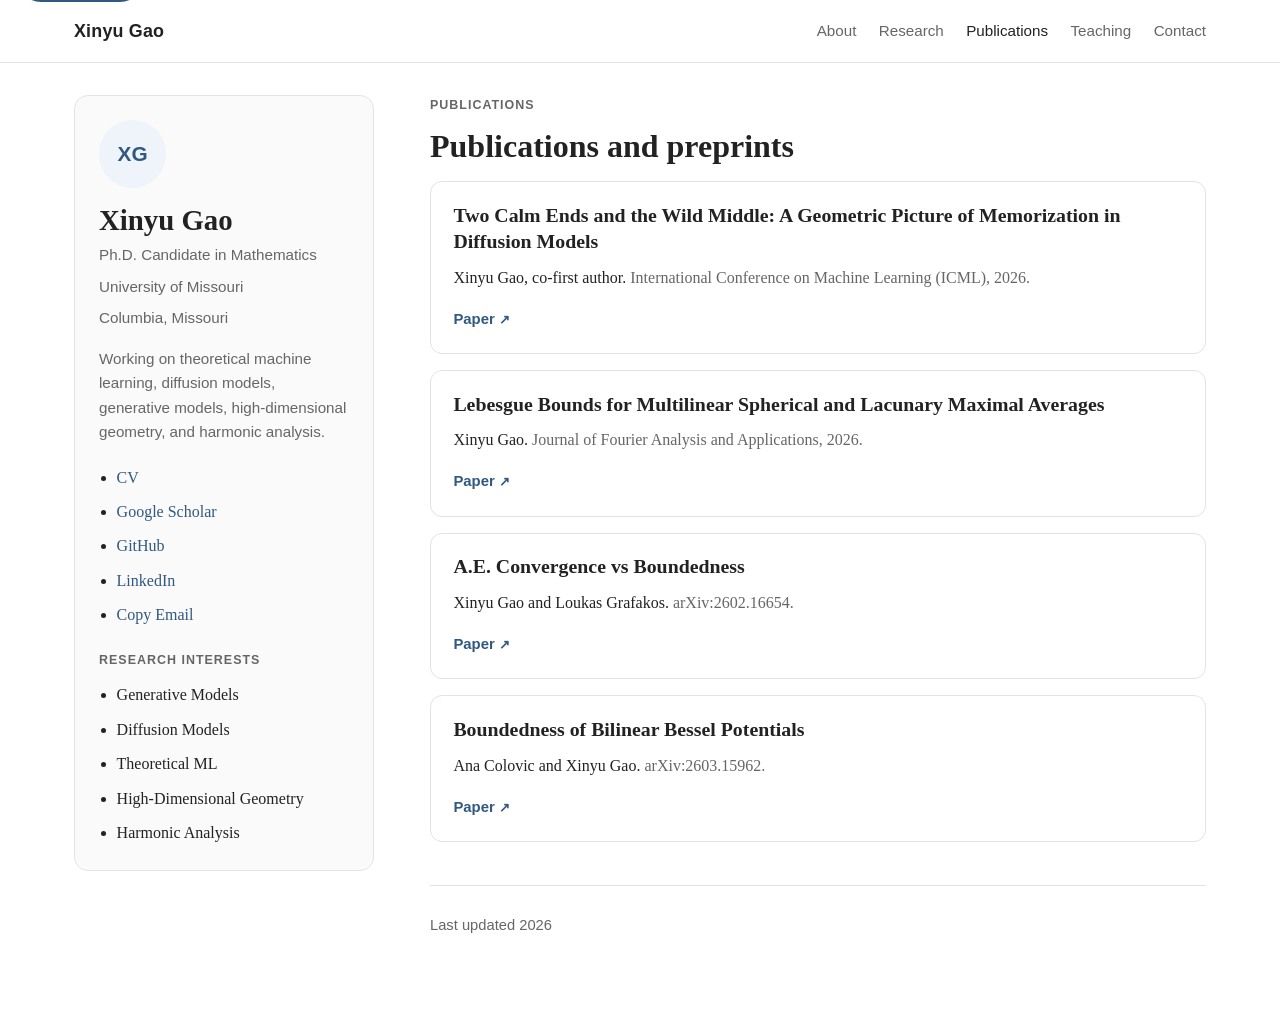
==== publications.html @ 5901ed1a "Initial website" ====
<!DOCTYPE html>
<html lang="en">
  <head>
    <meta charset="UTF-8" />
    <meta name="viewport" content="width=device-width, initial-scale=1.0" />
    <title>Publications | Xinyu Gao</title>
    <meta
      name="description"
      content="Publications and preprints by Xinyu Gao in machine learning theory, diffusion models, and harmonic analysis."
    />
    <meta name="author" content="Xinyu Gao" />
    <meta name="robots" content="index, follow" />
    <meta name="theme-color" content="#ffffff" />
    <link rel="canonical" href="https://xinyugao233.github.io/publications.html" />
    <meta property="og:title" content="Publications | Xinyu Gao" />
    <meta
      property="og:description"
      content="Publications and preprints by Xinyu Gao in machine learning theory, diffusion models, and harmonic analysis."
    />
    <meta property="og:type" content="website" />
    <meta property="og:url" content="https://xinyugao233.github.io/publications.html" />
    <meta property="og:site_name" content="Xinyu Gao" />
    <meta name="twitter:card" content="summary_large_image" />
    <meta name="twitter:title" content="Publications | Xinyu Gao" />
    <meta
      name="twitter:description"
      content="Publications and preprints by Xinyu Gao in machine learning theory, diffusion models, and harmonic analysis."
    />
    <link rel="stylesheet" href="styles.css" />
    <script src="script.js" defer></script>
  </head>
  <body>
    <a class="skip-link" href="#main-content">Skip to content</a>

    <header class="masthead">
      <div class="masthead-inner">
        <a class="site-title" href="index.html">Xinyu Gao</a>
        <button
          class="nav-toggle"
          type="button"
          aria-expanded="false"
          aria-controls="site-menu"
          aria-label="Toggle navigation"
        >
          <span></span>
          <span></span>
          <span></span>
        </button>
        <nav class="nav-links" id="site-menu" aria-label="Primary">
          <a href="index.html">About</a>
          <a href="research.html">Research</a>
          <a href="publications.html" aria-current="page">Publications</a>
          <a href="teaching.html">Teaching</a>
          <a href="contact.html">Contact</a>
        </nav>
      </div>
    </header>

    <div class="page">
      <aside class="sidebar">
        <div class="profile-card">
          <div class="profile-avatar" aria-hidden="true">XG</div>
          <h1>Xinyu Gao</h1>
          <p class="profile-role">Ph.D. Candidate in Mathematics</p>
          <p class="profile-affiliation">
            <a href="https://missouri.edu/" rel="noreferrer" target="_blank">University of Missouri</a>
          </p>
          <p class="profile-location">Columbia, Missouri</p>
          <p class="profile-bio">
            Working on theoretical machine learning, diffusion models, generative
            models, high-dimensional geometry, and harmonic analysis.
          </p>
          <ul class="profile-links">
            <li><a href="./assets/Xinyu_Gao_CV.pdf">CV</a></li>
            <li><a href="https://scholar.google.com/citations?user=dz3f7f4AAAAJ&hl=en" rel="noreferrer" target="_blank">Google Scholar</a></li>
            <li><a href="https://github.com/xinyugao233" rel="noreferrer" target="_blank">GitHub</a></li>
            <li><a href="https://www.linkedin.com/in/xinyu-g-186387254/" rel="noreferrer" target="_blank">LinkedIn</a></li>
            <li class="copy-email-row">
              <button class="copy-email-button" type="button" data-copy-email="xinyugao233@gmail.com">Copy Email</button>
              <span class="copy-email-status" aria-live="polite"></span>
            </li>
          </ul>
          <div class="profile-topics">
            <p class="sidebar-label">Research Interests</p>
            <ul>
              <li>Generative Models</li>
              <li>Diffusion Models</li>
              <li>Theoretical ML</li>
              <li>High-Dimensional Geometry</li>
              <li>Harmonic Analysis</li>
            </ul>
          </div>
        </div>
      </aside>

      <main class="content" id="main-content">
        <section class="section">
          <p class="section-label">Publications</p>
          <h2>Publications and preprints</h2>

          <div class="publication-list">
            <article class="publication-item">
              <h3>Two Calm Ends and the Wild Middle: A Geometric Picture of Memorization in Diffusion Models</h3>
              <p>
                Xinyu Gao, co-first author.
                <span>International Conference on Machine Learning (ICML), 2026.</span>
              </p>
              <div class="inline-links">
                <a href="https://openreview.net/forum?id=GpmvWQU9Zq&noteId=de2UPF2qty" rel="noreferrer" target="_blank">Paper</a>
              </div>
            </article>

            <article class="publication-item">
              <h3>Lebesgue Bounds for Multilinear Spherical and Lacunary Maximal Averages</h3>
              <p>
                Xinyu Gao.
                <span>Journal of Fourier Analysis and Applications, 2026.</span>
              </p>
              <div class="inline-links">
                <a href="https://arxiv.org/abs/2411.11255" rel="noreferrer" target="_blank">Paper</a>
              </div>
            </article>

            <article class="publication-item">
              <h3>A.E. Convergence vs Boundedness</h3>
              <p>
                Xinyu Gao and Loukas Grafakos.
                <span>arXiv:2602.16654.</span>
              </p>
              <div class="inline-links">
                <a href="https://arxiv.org/abs/2602.16654" rel="noreferrer" target="_blank">Paper</a>
              </div>
            </article>

            <article class="publication-item">
              <h3>Boundedness of Bilinear Bessel Potentials</h3>
              <p>
                Ana Colovic and Xinyu Gao.
                <span>arXiv:2603.15962.</span>
              </p>
              <div class="inline-links">
                <a href="https://arxiv.org/abs/2603.15962" rel="noreferrer" target="_blank">Paper</a>
              </div>
            </article>
          </div>
        </section>

        <footer class="page-footer">
          <p>Last updated 2026</p>
        </footer>
      </main>
    </div>
  </body>
</html>
---- styles.css ----
:root {
  --background: #ffffff;
  --background-soft: #fafafa;
  --surface: #ffffff;
  --border: #e3e3e3;
  --border-strong: #d1d1d1;
  --text: #222222;
  --muted: #666666;
  --accent: #305880;
  --accent-soft: #eef4fa;
  --shadow: 0 10px 30px rgba(0, 0, 0, 0.05);
  --max-width: 1180px;
}

html {
  scroll-behavior: smooth;
}

*,
*::before,
*::after {
  box-sizing: border-box;
}

body {
  margin: 0;
  min-width: 320px;
  background: var(--background);
  color: var(--text);
  font-family: Georgia, "Times New Roman", serif;
  line-height: 1.7;
}

a {
  color: var(--accent);
  text-decoration: none;
}

a:hover {
  text-decoration: underline;
}

.skip-link {
  position: absolute;
  top: -3rem;
  left: 1rem;
  z-index: 100;
  padding: 0.7rem 1rem;
  border-radius: 999px;
  background: var(--accent);
  color: #ffffff;
}

.skip-link:focus {
  top: 1rem;
}

.masthead {
  position: sticky;
  top: 0;
  z-index: 20;
  background: rgba(255, 255, 255, 0.96);
  border-bottom: 1px solid var(--border);
  backdrop-filter: blur(8px);
}

.masthead-inner {
  display: flex;
  align-items: center;
  justify-content: space-between;
  gap: 1.5rem;
  max-width: var(--max-width);
  margin: 0 auto;
  padding: 1rem 1.5rem;
}

.site-title {
  color: var(--text);
  font-family: "Helvetica Neue", Helvetica, Arial, sans-serif;
  font-size: 1.12rem;
  font-weight: 600;
  letter-spacing: 0.01em;
}

.nav-links {
  display: flex;
  align-items: center;
  gap: 1.4rem;
  font-family: "Helvetica Neue", Helvetica, Arial, sans-serif;
  font-size: 0.95rem;
}

.nav-links a {
  color: var(--muted);
}

.nav-links a[aria-current="true"],
.nav-links a[aria-current="page"],
.nav-links a:hover {
  color: var(--text);
  text-decoration: none;
}

.nav-toggle {
  display: none;
  width: 2.8rem;
  height: 2.8rem;
  padding: 0;
  border: 1px solid var(--border);
  border-radius: 999px;
  background: var(--surface);
  cursor: pointer;
}

.nav-toggle span {
  display: block;
  width: 1.15rem;
  height: 2px;
  margin: 0.22rem auto;
  background: var(--text);
  transition: transform 0.2s ease, opacity 0.2s ease;
}

.nav-toggle[aria-expanded="true"] span:nth-child(1) {
  transform: translateY(0.4rem) rotate(45deg);
}

.nav-toggle[aria-expanded="true"] span:nth-child(2) {
  opacity: 0;
}

.nav-toggle[aria-expanded="true"] span:nth-child(3) {
  transform: translateY(-0.4rem) rotate(-45deg);
}

.page {
  display: grid;
  grid-template-columns: 300px minmax(0, 1fr);
  gap: 3.5rem;
  max-width: var(--max-width);
  margin: 0 auto;
  padding: 2rem 1.5rem 4rem;
}

.sidebar {
  position: relative;
}

.profile-card {
  position: sticky;
  top: 5.6rem;
  padding: 1.5rem;
  background: var(--background-soft);
  border: 1px solid var(--border);
  border-radius: 14px;
}

.profile-avatar {
  display: grid;
  place-items: center;
  width: 4.2rem;
  height: 4.2rem;
  margin-bottom: 1rem;
  border-radius: 50%;
  background: var(--accent-soft);
  color: var(--accent);
  font-family: "Helvetica Neue", Helvetica, Arial, sans-serif;
  font-size: 1.3rem;
  font-weight: 700;
}

.profile-card h1 {
  margin: 0;
  font-size: 1.8rem;
  line-height: 1.15;
}

.profile-role,
.profile-affiliation,
.profile-location,
.profile-bio,
.entry-meta,
.section-label,
.sidebar-label {
  color: var(--muted);
  font-family: "Helvetica Neue", Helvetica, Arial, sans-serif;
}

.profile-role,
.profile-affiliation,
.profile-location {
  margin: 0.35rem 0 0;
  font-size: 0.95rem;
}

.profile-affiliation a {
  color: inherit;
}

.profile-bio {
  margin: 1rem 0 0;
  font-size: 0.95rem;
  line-height: 1.6;
}

.profile-links,
.profile-topics ul,
.contact-list,
.simple-list {
  margin: 0;
  padding-left: 1.1rem;
}

.profile-links {
  margin-top: 1.2rem;
}

.copy-email-row {
  list-style: disc;
}

.copy-email-button {
  display: inline-flex;
  align-items: center;
  gap: 0.35rem;
  padding: 0;
  border: 0;
  background: transparent;
  color: var(--accent);
  font: inherit;
  cursor: pointer;
}

.copy-email-button:hover {
  text-decoration: underline;
}

.copy-email-button:focus-visible {
  outline: 2px solid var(--accent);
  outline-offset: 2px;
  border-radius: 4px;
}

.copy-email-button-inline {
  margin-left: 0.45rem;
  font-family: "Helvetica Neue", Helvetica, Arial, sans-serif;
  font-size: 0.92rem;
}

.copy-email-status {
  margin-left: 0.45rem;
  color: var(--muted);
  font-family: "Helvetica Neue", Helvetica, Arial, sans-serif;
  font-size: 0.88rem;
}

.profile-links li + li,
.profile-topics li + li,
.contact-list li + li,
.simple-list li + li {
  margin-top: 0.45rem;
}

.profile-topics {
  margin-top: 1.35rem;
}

.sidebar-label,
.section-label {
  margin: 0 0 0.65rem;
  font-size: 0.78rem;
  font-weight: 700;
  letter-spacing: 0.08em;
  text-transform: uppercase;
}

.content {
  min-width: 0;
}

.section {
  padding: 0 0 2.7rem;
  scroll-margin-top: 5.5rem;
}

.section h2 {
  margin: 0 0 1rem;
  font-size: 2rem;
  font-weight: 700;
  line-height: 1.2;
}

.section h3 {
  margin: 0 0 0.55rem;
  font-size: 1.24rem;
  line-height: 1.3;
}

.prose p,
.publication-item p,
.project-item p,
.entry-card p,
.highlight-paper p,
.teaching-item p {
  margin: 0 0 1rem;
}

.prose ul {
  margin: 0 0 1rem 1.2rem;
  padding: 0;
}

.prose li + li {
  margin-top: 0.45rem;
}

.highlight-paper,
.entry-card,
.publication-item,
.project-item,
.teaching-item {
  padding: 1.3rem 1.4rem;
  background: var(--surface);
  border: 1px solid var(--border);
  border-radius: 12px;
  transition:
    border-color 0.2s ease,
    box-shadow 0.2s ease,
    transform 0.2s ease;
}

.highlight-paper {
  border-left: 4px solid var(--accent);
}

.highlight-paper:hover,
.entry-card:hover,
.publication-item:hover,
.project-item:hover,
.teaching-item:hover {
  transform: translateY(-2px);
  border-color: var(--border-strong);
  box-shadow: var(--shadow);
}

.entry-list,
.publication-list,
.project-list,
.teaching-list {
  display: grid;
  gap: 1rem;
}

.entry-list {
  grid-template-columns: repeat(2, minmax(0, 1fr));
  margin-top: 1rem;
}

.inline-links {
  display: flex;
  flex-wrap: wrap;
  gap: 0.95rem;
  font-family: "Helvetica Neue", Helvetica, Arial, sans-serif;
  font-size: 0.93rem;
  font-weight: 600;
}

.inline-links a {
  position: relative;
}

.inline-links a::after {
  content: "↗";
  margin-left: 0.25rem;
  font-size: 0.8rem;
}

.publication-item span {
  color: var(--muted);
}

.teaching-courses {
  margin: 0;
  padding: 0;
  list-style: none;
}

.teaching-courses li {
  display: flex;
  justify-content: space-between;
  gap: 1rem;
  padding: 0.95rem 0;
  border-top: 1px solid var(--border);
}

.teaching-courses li:first-child {
  padding-top: 0.15rem;
  border-top: 0;
}

.teaching-courses strong {
  display: block;
  color: var(--text);
  font-size: 1rem;
}

.teaching-code,
.teaching-term {
  display: block;
  color: var(--muted);
  font-family: "Helvetica Neue", Helvetica, Arial, sans-serif;
  font-size: 0.9rem;
}

.teaching-term {
  flex-shrink: 0;
  text-align: right;
  white-space: nowrap;
}

.contact-list strong {
  color: var(--text);
  font-family: "Helvetica Neue", Helvetica, Arial, sans-serif;
  font-size: 0.95rem;
}

.contact-email-item {
  display: flex;
  flex-wrap: wrap;
  align-items: center;
  gap: 0.35rem;
}

.contact-email-text {
  color: var(--text);
}

.page-footer {
  padding-top: 0.75rem;
  border-top: 1px solid var(--border);
  color: var(--muted);
  font-family: "Helvetica Neue", Helvetica, Arial, sans-serif;
  font-size: 0.92rem;
}

@media (max-width: 980px) {
  .page {
    grid-template-columns: 1fr;
    gap: 2rem;
  }

  .profile-card {
    position: static;
  }

  .entry-list {
    grid-template-columns: 1fr;
  }

  .teaching-courses li {
    flex-direction: column;
  }

  .teaching-term {
    text-align: left;
    white-space: normal;
  }
}

@media (max-width: 720px) {
  .masthead-inner {
    position: relative;
    padding: 0.9rem 1rem;
  }

  .nav-toggle {
    display: inline-block;
  }

  .nav-links {
    position: absolute;
    top: calc(100% + 0.65rem);
    right: 1rem;
    left: 1rem;
    display: none;
    flex-direction: column;
    align-items: flex-start;
    gap: 0.85rem;
    padding: 1rem;
    background: #ffffff;
    border: 1px solid var(--border);
    border-radius: 12px;
    box-shadow: var(--shadow);
  }

  .nav-links.is-open {
    display: flex;
  }

  .page {
    padding: 1.4rem 1rem 3rem;
  }

  .section h2 {
    font-size: 1.7rem;
  }
}

@media (prefers-reduced-motion: reduce) {
  html {
    scroll-behavior: auto;
  }

  *,
  *::before,
  *::after {
    animation: none !important;
    transition: none !important;
  }
}
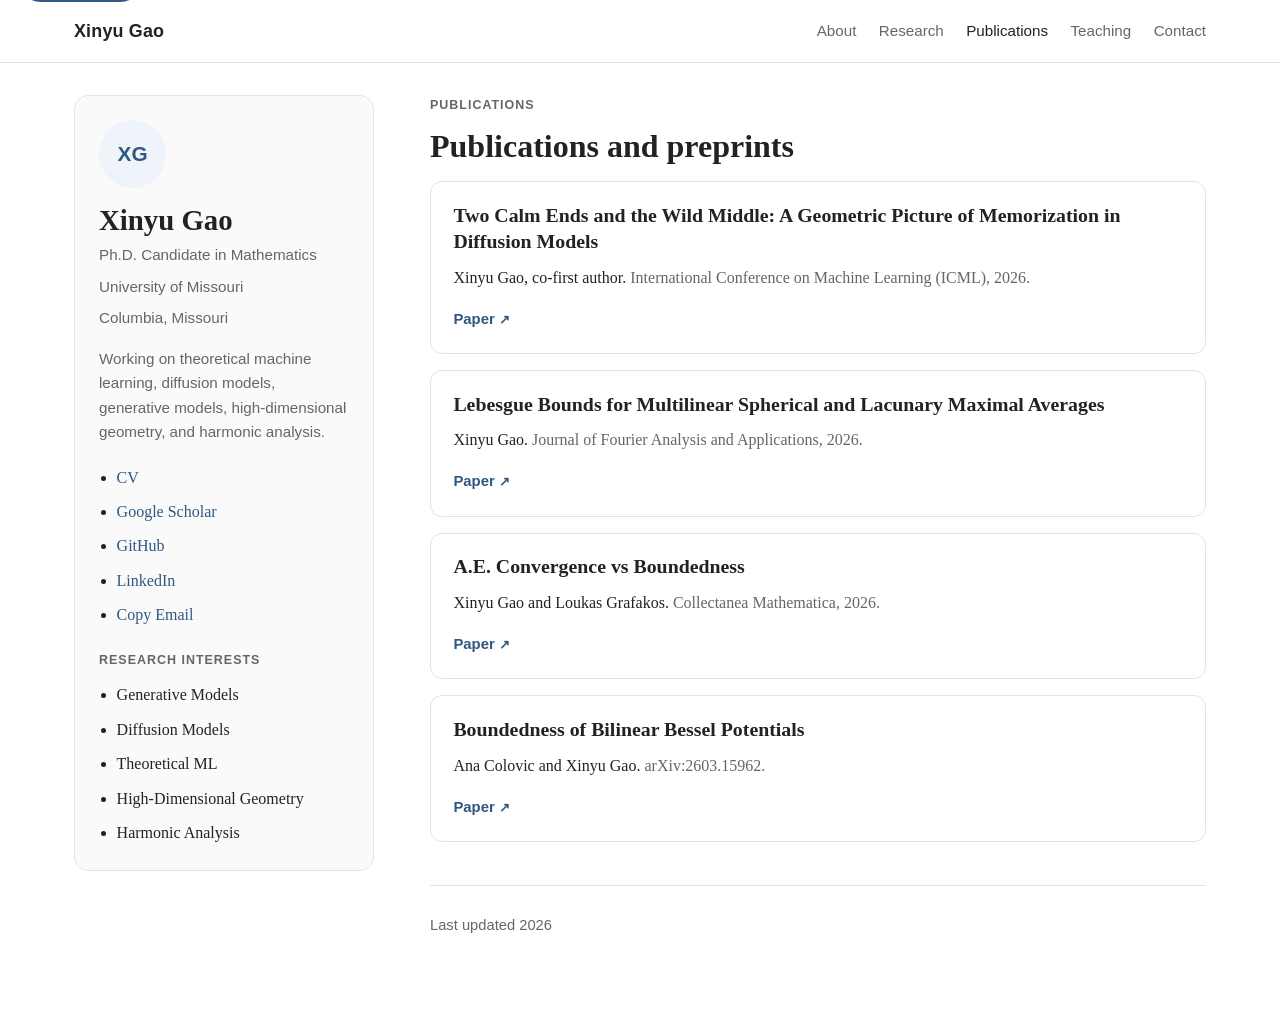
==== commit cecd7403: "Update A.E. Convergence publication to Collectanea Mathematica, 2026" ====
--- a/publications.html
+++ b/publications.html
@@ -125,7 +125,7 @@
               <h3>A.E. Convergence vs Boundedness</h3>
               <p>
                 Xinyu Gao and Loukas Grafakos.
-                <span>arXiv:2602.16654.</span>
+                <span>Collectanea Mathematica, 2026.</span>
               </p>
               <div class="inline-links">
                 <a href="https://arxiv.org/abs/2602.16654" rel="noreferrer" target="_blank">Paper</a>
